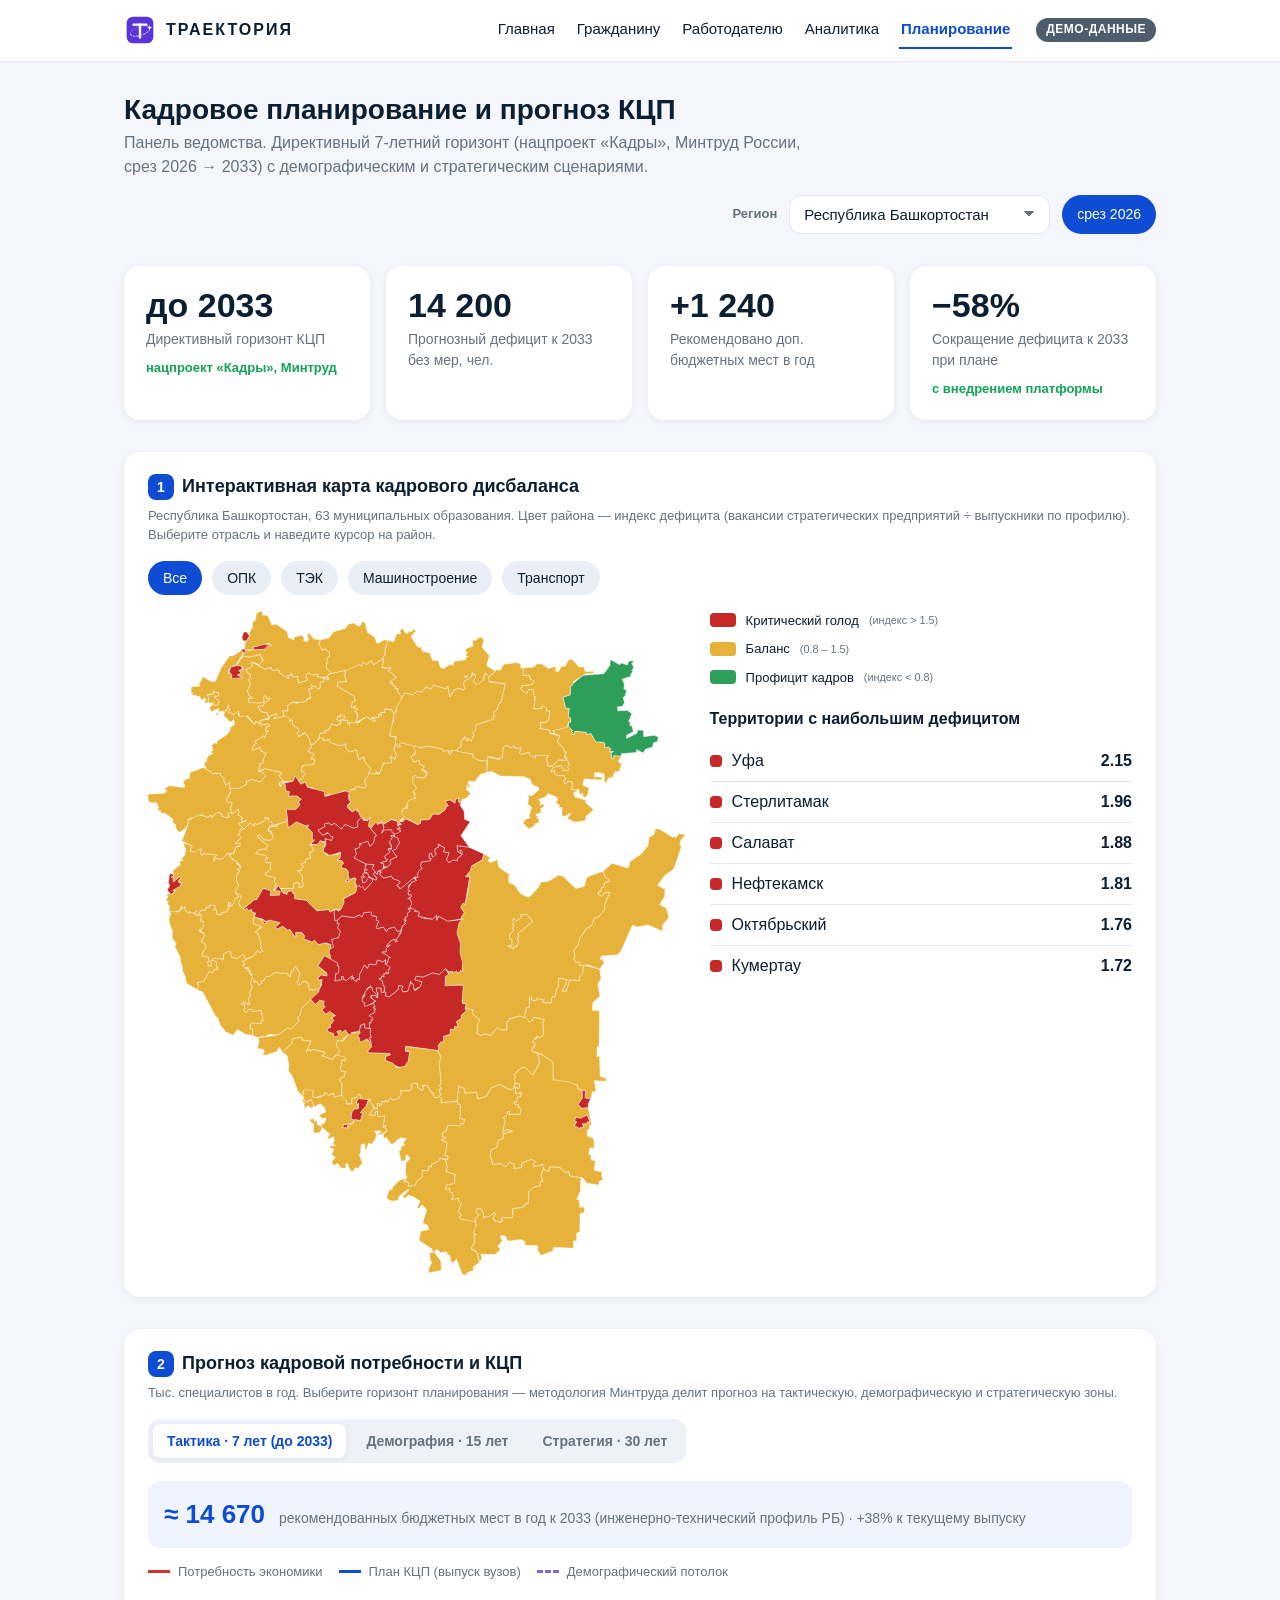
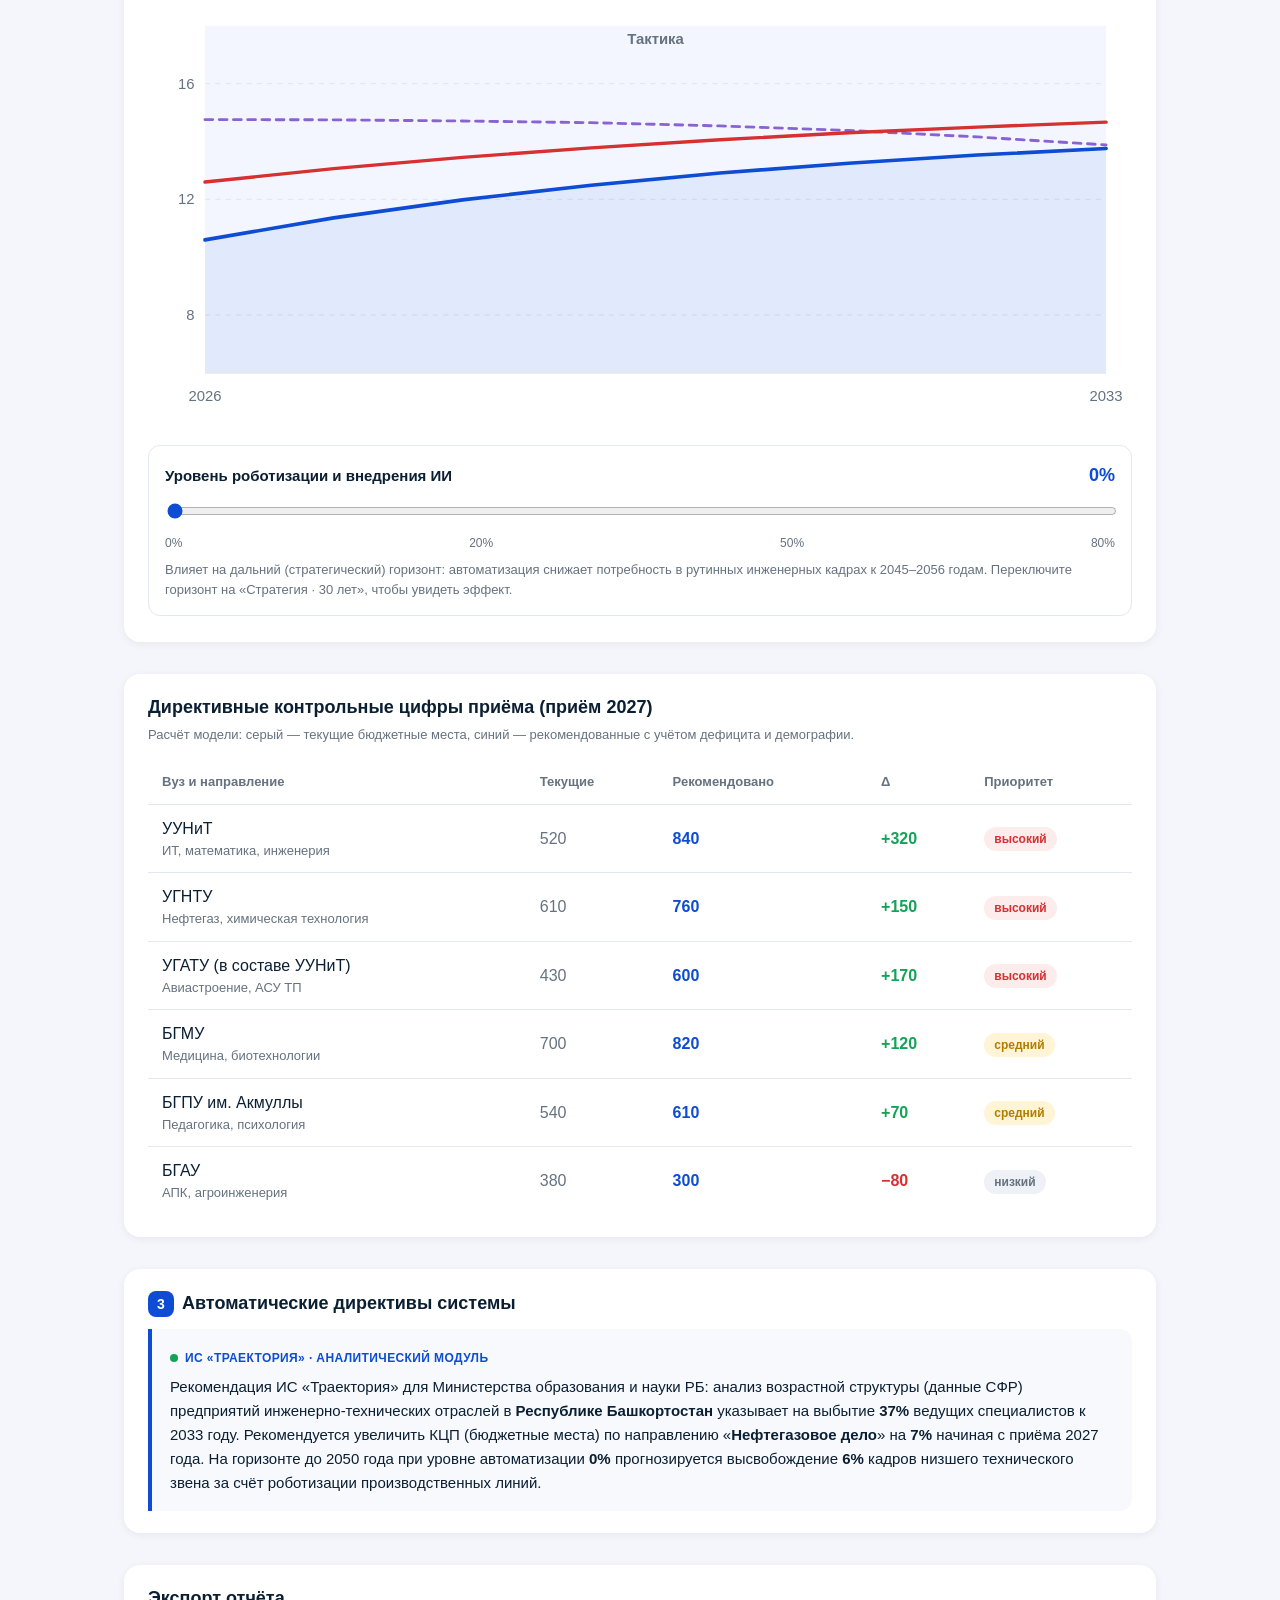
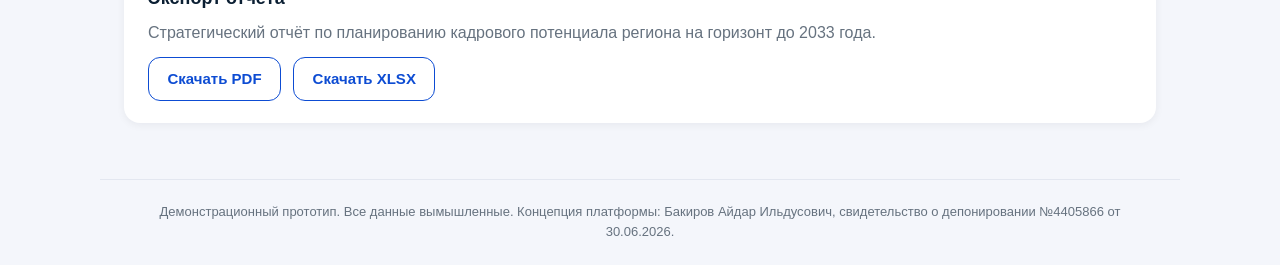
==== strategic.html @ dc85e2f4 "Раздел планирования: карта дефицита кадров и прогноз потребности" ====
<!DOCTYPE html>
<html lang="ru">
<head>
  <meta charset="UTF-8">
  <meta name="viewport" content="width=device-width, initial-scale=1">
  <title>Траектория — Кадровое планирование и прогноз КЦП</title>
  <link rel="icon" href="assets/logo.svg" type="image/svg+xml">
  <link rel="stylesheet" href="css/styles.css">
  <style>
    /* --- Локальные стили вкладки «Кадровое планирование» (только var(--токены)) --- */
    .page-head { display: flex; flex-wrap: wrap; align-items: flex-end; gap: 16px; margin: 30px 0 22px; }
    .page-head h1 { font-size: 28px; margin: 0 0 4px; }
    .page-head .page-sub { margin: 0; max-width: 680px; }
    .page-controls { display: flex; align-items: center; flex-wrap: wrap; gap: 12px; margin-left: auto; }
    .page-controls select { width: auto; min-width: 250px; padding-top: 10px; padding-bottom: 10px; font-size: 15px; }

    .card h2 { font-size: 18px; }
    .card .chart-hint { margin: -6px 0 16px; }
    .chart-svg { width: 100%; height: auto; display: block; }
    .block-num { display: inline-block; min-width: 26px; height: 26px; line-height: 26px; text-align: center; border-radius: 8px;
      background: var(--primary); color: #fff; font-size: 14px; font-weight: 700; margin-right: 8px; }

    /* Фильтр отраслей */
    .ind-filter { display: flex; flex-wrap: wrap; gap: 10px; margin: 0 0 16px; }

    /* --- Карта --- */
    .map-layout { display: grid; grid-template-columns: minmax(0, 1.12fr) minmax(0, 0.88fr); gap: 24px; align-items: start; }
    .map-wrap { position: relative; }
    #bash-map { width: 100%; height: auto; display: block; }
    #bash-map path { stroke: #FFFFFF; stroke-width: 0.8; cursor: pointer; transition: opacity .12s ease; }
    #bash-map path:hover { opacity: .82; }
    #bash-map path.sel { stroke: var(--navy); stroke-width: 2.4; }

    .map-tooltip { position: absolute; z-index: 5; pointer-events: none; background: var(--navy); color: #fff;
      padding: 9px 12px; border-radius: 10px; font-size: 12.5px; line-height: 1.45; box-shadow: 0 6px 20px rgba(16,24,40,.28);
      opacity: 0; transform: translateY(4px); transition: opacity .12s ease; max-width: 250px; }
    .map-tooltip.show { opacity: 1; transform: translateY(0); }
    .map-tooltip b { display: block; font-size: 13.5px; margin-bottom: 3px; }
    .map-tooltip ol { margin: 4px 0 0; padding-left: 18px; }
    .map-tooltip .mt-idx { display: inline-block; margin-top: 3px; padding: 1px 7px; border-radius: 999px; font-weight: 700; font-size: 11.5px; }

    .legend { display: flex; flex-direction: column; gap: 9px; margin: 0 0 20px; }
    .legend-row { display: flex; align-items: center; gap: 10px; font-size: 13px; color: var(--text); }
    .legend-sw { width: 26px; height: 14px; border-radius: 4px; flex-shrink: 0; }
    .legend-row small { color: var(--text-2); }

    .side-title { font-weight: 600; margin: 0 0 10px; }
    .top-list { list-style: none; margin: 0; padding: 0; }
    .top-list li { display: flex; align-items: center; gap: 10px; padding: 8px 0; border-bottom: 1px solid var(--border); cursor: pointer; }
    .top-list li:last-child { border-bottom: none; }
    .top-list li:hover { background: #F7F9FD; }
    .tl-dot { width: 12px; height: 12px; border-radius: 4px; flex-shrink: 0; }
    .tl-name { flex: 1; min-width: 0; font-weight: 500; }
    .tl-val { font-weight: 700; white-space: nowrap; }

    /* --- Селектор горизонта --- */
    .seg { display: inline-flex; flex-wrap: wrap; gap: 6px; background: #EEF1F7; padding: 5px; border-radius: 12px; margin: 0 0 14px; }
    .seg button { border: none; background: transparent; padding: 9px 14px; border-radius: 8px; font-family: inherit; font-size: 14px;
      font-weight: 600; color: var(--text-2); cursor: pointer; white-space: nowrap; }
    .seg button.active { background: var(--card); color: var(--primary); box-shadow: var(--shadow); }

    .kcp-readout { display: flex; flex-wrap: wrap; align-items: baseline; gap: 8px 14px; margin: 4px 0 14px;
      padding: 14px 16px; background: #EFF4FF; border-radius: 12px; }
    .kcp-readout b { font-size: 26px; font-weight: 800; color: var(--primary); }
    .kcp-readout span { color: var(--text-2); font-size: 14px; }

    /* Прогнозный график */
    .fc-legend { display: flex; flex-wrap: wrap; gap: 16px; margin: 12px 0 6px; }
    .fc-key { display: inline-flex; align-items: center; gap: 8px; font-size: 13px; color: var(--text-2); }
    .fc-line-sw { width: 22px; height: 0; border-top-width: 3px; border-top-style: solid; }
    .fc-demand { border-color: var(--danger); }
    .fc-ceil { border-color: #8A63D2; border-top-style: dashed; }
    .fc-plan { border-color: var(--primary); }
    .lc-grid { stroke: var(--border); stroke-dasharray: 4 4; }
    .lc-axis { stroke: var(--border); stroke-width: 1.5; }
    .lc-ylabel, .lc-xlabel { font-size: 11.5px; fill: var(--text-2); }
    .zone-band { opacity: .5; }
    .zone-label { font-size: 11.5px; font-weight: 600; }
    .lc-demand { fill: none; stroke: var(--danger); stroke-width: 2.6; stroke-linejoin: round; stroke-linecap: round; }
    .lc-ceil { fill: none; stroke: #8A63D2; stroke-width: 2.2; stroke-dasharray: 6 5; stroke-linejoin: round; stroke-linecap: round; }
    .lc-plan { fill: none; stroke: var(--primary); stroke-width: 2.8; stroke-linejoin: round; stroke-linecap: round; }
    .lc-planarea { fill: var(--primary); opacity: .08; }

    /* Ползунок роботизации */
    .robo { margin: 18px 0 4px; padding: 16px; border: 1px solid var(--border); border-radius: 12px; }
    .robo-head { display: flex; flex-wrap: wrap; align-items: baseline; justify-content: space-between; gap: 8px; margin-bottom: 6px; }
    .robo-head b { font-size: 15px; }
    .robo-val { font-size: 18px; font-weight: 800; color: var(--primary); }
    .robo-ticks { display: flex; justify-content: space-between; font-size: 12px; color: var(--text-2); margin-top: 2px; }
    .robo-note { margin: 8px 0 0; font-size: 13px; }

    /* Таблица КЦП */
    .kcp-dir { color: var(--text-2); font-size: 13px; }
    .kcp-delta { font-weight: 700; white-space: nowrap; }
    .kcp-delta.up { color: var(--success); }
    .kcp-delta.down { color: var(--danger); }
    .prio { display: inline-block; padding: 3px 10px; border-radius: 999px; font-size: 12px; font-weight: 600; white-space: nowrap; }
    .prio-high { background: #FDECEC; color: var(--danger); }
    .prio-mid { background: var(--warn-bg); color: var(--warn); }
    .prio-low { background: #EEF1F6; color: var(--text-2); }

    /* Директивы системы */
    .sysreco { border-left: 4px solid var(--primary); background: #F7F9FD; border-radius: 0 12px 12px 0; padding: 16px 18px; }
    .sysreco .sr-tag { display: inline-flex; align-items: center; gap: 7px; font-size: 12px; font-weight: 700; color: var(--primary);
      text-transform: uppercase; letter-spacing: .4px; margin-bottom: 8px; }
    .sysreco .sr-tag::before { content: ""; width: 8px; height: 8px; border-radius: 50%; background: var(--success); }
    #system-recommendations { margin: 0; font-size: 15px; line-height: 1.6; }
    #system-recommendations b { color: var(--navy); }

    .export-row { display: flex; flex-wrap: wrap; gap: 12px; }

    @media (max-width: 860px) {
      .map-layout { grid-template-columns: 1fr; gap: 18px; }
      .map-wrap { max-width: 460px; margin: 0 auto; width: 100%; }
    }
    @media (max-width: 768px) {
      .page-head { margin: 22px 0 16px; }
      .page-head h1 { font-size: 22px; }
      .page-controls { margin-left: 0; width: 100%; }
      .page-controls select { min-width: 0; flex: 1; }
    }
  </style>
  <script src="js/data.js" defer></script>
  <script src="js/bashmap.js" defer></script>
  <script src="js/govdata.js" defer></script>
  <script src="js/shared.js" defer></script>
  <script src="js/strategic.js" defer></script>
</head>
<body>

  <header id="app-header"></header>

  <main>
    <div class="container">

      <!-- Шапка раздела -->
      <div class="page-head">
        <div>
          <h1>Кадровое планирование и прогноз КЦП</h1>
          <p class="page-sub muted">Панель ведомства. Директивный 7-летний горизонт (нацпроект «Кадры», Минтруд России, срез 2026 → 2033) с демографическим и стратегическим сценариями.</p>
        </div>
        <div class="page-controls">
          <label class="small muted" for="region-select">Регион</label>
          <select id="region-select" aria-label="Выбор региона">
            <option selected>Республика Башкортостан</option>
            <option disabled>Республика Татарстан (демо)</option>
            <option disabled>Челябинская область (демо)</option>
          </select>
          <span class="chip active chip-static" aria-label="Срез планирования">срез 2026</span>
        </div>
      </div>

      <!-- KPI -->
      <section class="section" aria-label="Ключевые показатели">
        <div class="grid-4" id="kpi-row"></div>
      </section>

      <!-- Шаг 1. Карта кадрового дисбаланса -->
      <section class="section">
        <div class="card">
          <h2><span class="block-num">1</span>Интерактивная карта кадрового дисбаланса</h2>
          <p class="chart-hint small muted">Республика Башкортостан, 63 муниципальных образования. Цвет района — индекс дефицита (вакансии стратегических предприятий ÷ выпускники по профилю). Выберите отрасль и наведите курсор на район.</p>
          <div class="ind-filter" id="ind-filter" role="group" aria-label="Фильтр отраслей"></div>
          <div class="map-layout">
            <div class="map-wrap">
              <div id="bash-map"></div>
              <div class="map-tooltip" id="map-tooltip"></div>
            </div>
            <div>
              <div class="legend" id="map-legend"></div>
              <p class="side-title">Территории с наибольшим дефицитом</p>
              <ul class="top-list" id="top-list"></ul>
            </div>
          </div>
        </div>
      </section>

      <!-- Шаг 2. Прогноз кадровой потребности и КЦП -->
      <section class="section">
        <div class="card">
          <h2><span class="block-num">2</span>Прогноз кадровой потребности и КЦП</h2>
          <p class="chart-hint small muted">Тыс. специалистов в год. Выберите горизонт планирования — методология Минтруда делит прогноз на тактическую, демографическую и стратегическую зоны.</p>
          <div class="seg" id="horizon-seg" role="group" aria-label="Горизонт планирования"></div>
          <div class="kcp-readout" id="kcp-readout"></div>
          <div class="fc-legend">
            <span class="fc-key"><span class="fc-line-sw fc-demand"></span>Потребность экономики</span>
            <span class="fc-key"><span class="fc-line-sw fc-plan"></span>План КЦП (выпуск вузов)</span>
            <span class="fc-key"><span class="fc-line-sw fc-ceil"></span>Демографический потолок</span>
          </div>
          <div id="forecast-chart"></div>
          <div class="robo">
            <div class="robo-head">
              <b>Уровень роботизации и внедрения ИИ</b>
              <span class="robo-val" id="robo-val">0%</span>
            </div>
            <input type="range" id="robo-range" min="0" max="3" step="1" value="0" aria-label="Уровень роботизации и ИИ">
            <div class="robo-ticks"><span>0%</span><span>20%</span><span>50%</span><span>80%</span></div>
            <p class="robo-note muted">Влияет на дальний (стратегический) горизонт: автоматизация снижает потребность в рутинных инженерных кадрах к 2045–2056 годам. Переключите горизонт на «Стратегия · 30 лет», чтобы увидеть эффект.</p>
          </div>
        </div>
      </section>

      <!-- Директивные КЦП по вузам -->
      <section class="section">
        <div class="card">
          <h2>Директивные контрольные цифры приёма (приём 2027)</h2>
          <p class="chart-hint small muted">Расчёт модели: серый — текущие бюджетные места, синий — рекомендованные с учётом дефицита и демографии.</p>
          <div class="table-wrap">
            <table class="table" id="kcp-table">
              <thead>
                <tr><th>Вуз и направление</th><th>Текущие</th><th>Рекомендовано</th><th>Δ</th><th>Приоритет</th></tr>
              </thead>
              <tbody></tbody>
            </table>
          </div>
        </div>
      </section>

      <!-- Шаг 3. Директивы системы -->
      <section class="section">
        <div class="card">
          <h2><span class="block-num">3</span>Автоматические директивы системы</h2>
          <div class="sysreco">
            <span class="sr-tag">ИС «Траектория» · аналитический модуль</span>
            <p id="system-recommendations"></p>
          </div>
        </div>
      </section>

      <!-- Экспорт -->
      <section class="section">
        <div class="card">
          <h2>Экспорт отчёта</h2>
          <p class="muted">Стратегический отчёт по планированию кадрового потенциала региона на горизонт до 2033 года.</p>
          <div class="export-row">
            <button type="button" class="btn btn-secondary" id="export-pdf">Скачать PDF</button>
            <button type="button" class="btn btn-secondary" id="export-xlsx">Скачать XLSX</button>
          </div>
        </div>
      </section>

    </div>
  </main>

  <div id="app-bottomnav"></div>
  <footer id="app-footer"></footer>

</body>
</html>
---- css/styles.css ----
/* ==========================================================================
   «Траектория» — единый файл стилей (дизайн-система «под Госуслуги»)
   Используется всеми страницами: index, citizen, employer, analytics
   ========================================================================== */

/* ---------- Токены ---------- */
:root {
  --bg: #F4F6FB;
  --card: #FFFFFF;
  --primary: #0D4CD3;
  --primary-dark: #0B3EA8;
  --navy: #0B1F33;
  --hero-grad: linear-gradient(160deg, #0F2E5C 0%, #123A7B 55%, #1D5DEB 130%);
  --text: #0B1F33;
  --text-2: #66727F;
  --border: #E3E7F0;
  --success: #12A356;
  --success-bg: #E7F7EE;
  --warn: #B47D00;
  --warn-bg: #FFF4D6;
  --danger: #D63031;
  --radius: 16px;
  --radius-sm: 12px;
  --shadow: 0 2px 8px rgba(16, 24, 40, .06);
}

/* ---------- База ---------- */
* { box-sizing: border-box; }

html { -webkit-text-size-adjust: 100%; }

body {
  margin: 0;
  background: var(--bg);
  color: var(--text);
  font-family: -apple-system, BlinkMacSystemFont, "Segoe UI", Roboto, "Lato", sans-serif;
  font-size: 16px;
  line-height: 1.5;
}

h1, h2, h3, h4 { margin: 0 0 12px; line-height: 1.25; }
p { margin: 0 0 12px; }
a { color: var(--primary); }
img, svg { vertical-align: middle; }

.container {
  max-width: 1080px;
  margin: 0 auto;
  padding: 0 24px;
}

.section { margin: 32px 0; }
.section-title { font-size: 22px; font-weight: 700; margin: 40px 0 16px; }
.muted { color: var(--text-2); }
.small { font-size: 13px; }

.grid-2 { display: grid; grid-template-columns: repeat(2, 1fr); gap: 16px; }
.grid-3 { display: grid; grid-template-columns: repeat(3, 1fr); gap: 16px; }
.grid-4 { display: grid; grid-template-columns: repeat(4, 1fr); gap: 16px; }

/* ---------- Шапка (десктоп) ---------- */
#app-header {
  position: sticky;
  top: 0;
  z-index: 700;
  background: var(--card);
  border-bottom: 1px solid var(--border);
}

.header-inner {
  max-width: 1080px;
  margin: 0 auto;
  padding: 12px 24px;
  display: flex;
  align-items: center;
  gap: 24px;
}

.brand {
  display: inline-flex;
  align-items: center;
  gap: 10px;
  text-decoration: none;
  color: var(--text);
}
.brand-logo { width: 32px; height: 32px; border-radius: 8px; }
.brand-name {
  font-weight: 800;
  font-size: 16px;
  letter-spacing: 2px;
  color: var(--navy);
}

.top-nav {
  display: flex;
  align-items: center;
  gap: 18px;
  margin-left: auto;
}
.top-nav a {
  text-decoration: none;
  color: var(--text);
  font-size: 15px;
  font-weight: 500;
  padding: 6px 2px;
  border-bottom: 2px solid transparent;
  transition: color .15s ease;
  white-space: nowrap;
}
.top-nav a:hover { color: var(--primary); }
.top-nav a.active {
  color: var(--primary);
  font-weight: 600;
  border-bottom-color: var(--primary);
}

.header-badge { flex-shrink: 0; }

/* ---------- Нижний таб-бар (мобильный) ---------- */
.bottom-nav {
  display: none;
  position: fixed;
  left: 0;
  right: 0;
  bottom: 0;
  z-index: 750;
  background: var(--card);
  border-top: 1px solid var(--border);
  padding: 6px 8px calc(6px + env(safe-area-inset-bottom, 0px));
}
.bn-item {
  flex: 1;
  display: flex;
  flex-direction: column;
  align-items: center;
  justify-content: center;
  gap: 2px;
  min-height: 48px;
  padding: 4px 0;
  font-size: 11px;
  font-weight: 500;
  color: var(--text-2);
  text-decoration: none;
}
.bn-item svg { width: 24px; height: 24px; }
.bn-item.active { color: var(--primary); }

/* ---------- Карточки ---------- */
.card {
  background: var(--card);
  border-radius: var(--radius);
  box-shadow: var(--shadow);
  padding: 22px 24px;
}

/* ---------- Кнопки ---------- */
.btn {
  display: inline-flex;
  align-items: center;
  justify-content: center;
  gap: 8px;
  border: none;
  border-radius: var(--radius-sm);
  min-height: 44px;
  padding: 10px 20px;
  font-family: inherit;
  font-size: 15px;
  font-weight: 600;
  line-height: 1.2;
  cursor: pointer;
  text-decoration: none;
  transition: background .15s ease, color .15s ease, box-shadow .15s ease;
}
.btn-primary { background: var(--primary); color: #fff; }
.btn-primary:hover { background: var(--primary-dark); }
.btn-secondary {
  background: var(--card);
  color: var(--primary);
  border: 1.5px solid var(--primary);
  padding: 8.5px 18.5px;
}
.btn-secondary:hover { background: #EFF4FF; }
.btn-ghost { background: transparent; color: var(--primary); }
.btn-ghost:hover { background: rgba(13, 76, 211, .07); }
.btn:disabled { opacity: .5; cursor: not-allowed; }
.btn-block { width: 100%; }

/* ---------- Бейджи ---------- */
.badge {
  display: inline-flex;
  align-items: center;
  gap: 5px;
  padding: 4px 10px;
  border-radius: 999px;
  font-size: 12px;
  font-weight: 600;
  line-height: 1.3;
  white-space: nowrap;
}
.badge-verified { background: var(--success-bg); color: var(--success); }
.badge-pending { background: var(--warn-bg); color: var(--warn); }
.badge-demo { background: rgba(11, 31, 51, .72); color: #fff; letter-spacing: .5px; }
.badge-rks { background: #E4ECFF; color: var(--primary); }
.badge-danger { background: #FDECEC; color: var(--danger); }

/* ---------- Чипы-фильтры ---------- */
.chip {
  display: inline-flex;
  align-items: center;
  gap: 6px;
  padding: 8px 14px;
  border-radius: 999px;
  background: #EAEEF6;
  border: 1px solid transparent;
  color: var(--text);
  font-family: inherit;
  font-size: 14px;
  font-weight: 500;
  cursor: pointer;
  user-select: none;
  transition: background .15s ease, color .15s ease;
}
.chip:hover { background: #DFE5F1; }
.chip.active { background: var(--primary); color: #fff; }
.chips-row { display: flex; flex-wrap: wrap; gap: 10px; }
/* Статичный чип (не кнопка) — без интерактивности при наведении */
.chip-static { cursor: default; }
.chip-static:hover { background: #EAEEF6; }

/* ---------- Кольцо скоринга ---------- */
.score-ring {
  position: relative;
  display: inline-flex;
  align-items: center;
  justify-content: center;
  flex-shrink: 0;
}
.score-ring svg { transform: rotate(-90deg); display: block; }
.score-ring .ring-bg { fill: none; stroke: var(--border); }
.score-ring .ring-val {
  fill: none;
  stroke: var(--primary);            /* 60–79 — синее */
  stroke-linecap: round;
  transition: stroke-dashoffset .6s ease;
}
.score-ring--high .ring-val { stroke: var(--success); } /* 80+ — зелёное */
.score-ring--low .ring-val { stroke: #9AA4B2; }         /* <60 — серое */
.score-ring__num {
  position: absolute;
  font-weight: 800;
  font-size: 20px;
  color: var(--text);
}

/* ---------- Таймлайн ---------- */
.timeline { position: relative; padding-left: 30px; margin: 0; list-style: none; }
.timeline::before {
  content: "";
  position: absolute;
  left: 9px;
  top: 8px;
  bottom: 8px;
  width: 2px;
  background: var(--border);
}
.timeline-item { position: relative; padding-bottom: 22px; }
.timeline-item:last-child { padding-bottom: 0; }
.timeline-item::before {
  content: "";
  position: absolute;
  left: -26px;
  top: 5px;
  width: 10px;
  height: 10px;
  border-radius: 50%;
  background: var(--primary);
  border: 2px solid var(--card);
  box-shadow: 0 0 0 2px var(--primary);
}
.timeline-item.done::before { background: var(--success); box-shadow: 0 0 0 2px var(--success); }
.timeline-item .tl-title { font-weight: 600; }
.timeline-item .tl-meta { color: var(--text-2); font-size: 14px; }

/* ---------- Модалка ---------- */
.modal-overlay {
  position: fixed;
  inset: 0;
  z-index: 900;
  background: rgba(11, 31, 51, .5);
  display: flex;
  align-items: center;
  justify-content: center;
  padding: 16px;
}
.modal {
  position: relative;
  background: var(--card);
  border-radius: var(--radius);
  box-shadow: 0 12px 40px rgba(16, 24, 40, .22);
  padding: 24px;
  width: 100%;
  max-width: 560px;
  max-height: 85vh;
  overflow: auto;
}
.modal-close {
  position: absolute;
  top: 10px;
  right: 10px;
  width: 44px;
  height: 44px;
  border: none;
  border-radius: 50%;
  background: #EAEEF6;
  color: var(--text-2);
  font-size: 20px;
  line-height: 1;
  cursor: pointer;
}
.modal-close:hover { background: #DFE5F1; color: var(--text); }
.modal h3 { padding-right: 44px; }

/* ---------- Таблица ---------- */
.table-wrap { overflow-x: auto; -webkit-overflow-scrolling: touch; }
.table { width: 100%; border-collapse: collapse; min-width: 560px; }
.table th {
  text-align: left;
  font-size: 13px;
  font-weight: 600;
  color: var(--text-2);
  text-transform: none;
}
.table th, .table td {
  padding: 12px 14px;
  border-bottom: 1px solid var(--border);
  vertical-align: middle;
}
.table tr:last-child td { border-bottom: none; }
.table tbody tr:hover { background: #F7F9FD; }

/* ---------- KPI-карточка ---------- */
.kpi-card {
  background: var(--card);
  border-radius: var(--radius);
  box-shadow: var(--shadow);
  padding: 20px 22px;
}
.kpi-value { display: block; font-size: 34px; font-weight: 800; line-height: 1.15; color: var(--navy); }
.kpi-label { display: block; color: var(--text-2); font-size: 14px; margin-top: 4px; }
.kpi-trend { display: inline-block; margin-top: 8px; font-size: 13px; font-weight: 600; color: var(--success); }
.kpi-trend.down { color: var(--danger); }

/* ---------- Тост ---------- */
.toast {
  position: fixed;
  left: 50%;
  bottom: 96px;
  transform: translate(-50%, 16px);
  z-index: 1000;
  background: var(--navy);
  color: #fff;
  padding: 12px 20px;
  border-radius: var(--radius-sm);
  font-size: 14px;
  max-width: min(90vw, 480px);
  box-shadow: 0 8px 24px rgba(16, 24, 40, .25);
  opacity: 0;
  transition: opacity .25s ease, transform .25s ease;
  pointer-events: none;
}
.toast.show { opacity: 1; transform: translate(-50%, 0); }

/* ---------- Прогресс-бар ---------- */
.progress-bar {
  height: 8px;
  border-radius: 999px;
  background: var(--border);
  overflow: hidden;
}
.progress-bar > span {
  display: block;
  height: 100%;
  border-radius: 999px;
  background: var(--primary);
  transition: width .4s ease;
}
.progress-bar.success > span { background: var(--success); }

/* ---------- Формы ---------- */
label { font-size: 14px; font-weight: 600; color: var(--text); }
.field { display: flex; flex-direction: column; gap: 6px; margin-bottom: 14px; }
.field-hint { font-size: 13px; color: var(--text-2); font-weight: 400; }

input[type="text"],
input[type="search"],
input[type="number"],
input[type="email"],
input[type="date"],
select,
textarea {
  width: 100%;
  padding: 12px 14px;
  border: 1.5px solid var(--border);
  border-radius: var(--radius-sm);
  background: var(--card);
  color: var(--text);
  font-family: inherit;
  font-size: 16px;
  transition: border-color .15s ease, box-shadow .15s ease;
}
input:focus, select:focus, textarea:focus {
  outline: none;
  border-color: var(--primary);
  box-shadow: 0 0 0 3px rgba(13, 76, 211, .15);
}
select { appearance: none; -webkit-appearance: none; background-image: linear-gradient(45deg, transparent 50%, var(--text-2) 50%), linear-gradient(135deg, var(--text-2) 50%, transparent 50%); background-position: calc(100% - 20px) 50%, calc(100% - 14px) 50%; background-size: 6px 6px; background-repeat: no-repeat; padding-right: 38px; }

input[type="checkbox"] {
  width: 20px;
  height: 20px;
  accent-color: var(--primary);
  cursor: pointer;
  flex-shrink: 0;
}
.checkbox-row { display: flex; align-items: center; gap: 10px; font-weight: 500; cursor: pointer; }

input[type="range"] {
  width: 100%;
  accent-color: var(--primary);
  cursor: pointer;
  height: 28px;
}

/* ---------- Аватар ---------- */
.avatar {
  display: inline-flex;
  align-items: center;
  justify-content: center;
  width: 48px;
  height: 48px;
  border-radius: 50%;
  background: #E4ECFF;
  color: var(--primary);
  font-weight: 700;
  font-size: 17px;
  flex-shrink: 0;
}
.avatar-lg { width: 64px; height: 64px; font-size: 22px; }

/* ---------- Hero (главный экран) ---------- */
.hero {
  background: var(--hero-grad);
  color: #fff;
  padding: 48px 24px 72px;
}
.hero-inner { max-width: 1080px; margin: 0 auto; }
.hero-logo {
  width: 56px;
  height: 56px;
  border-radius: 14px;
  box-shadow: 0 6px 18px rgba(0, 0, 0, .25);
  margin-bottom: 18px;
  display: block;
}
.hero h1 {
  font-size: 44px;
  font-weight: 800;
  letter-spacing: .5px;
  margin: 14px 0 10px;
  color: #fff;
}
.hero-sub {
  font-size: 18px;
  line-height: 1.5;
  color: rgba(255, 255, 255, .88);
  max-width: 620px;
  margin: 0;
}

/* ---------- Карточки-входы (лендинг) ---------- */
.entry-grid {
  display: grid;
  grid-template-columns: repeat(3, 1fr);
  gap: 16px;
  margin-top: -40px; /* карточки «наезжают» на hero, как на Госуслугах */
  position: relative;
  z-index: 1;
}
.entry-card {
  display: block;
  text-decoration: none;
  color: var(--text);
  position: relative;
  padding-right: 48px;
  transition: box-shadow .15s ease, transform .15s ease;
}
.entry-card:hover {
  box-shadow: 0 8px 24px rgba(16, 24, 40, .12);
  transform: translateY(-2px);
}
.entry-icon {
  width: 44px;
  height: 44px;
  border-radius: 12px;
  background: #E4ECFF;
  color: var(--primary);
  display: inline-flex;
  align-items: center;
  justify-content: center;
  margin-bottom: 14px;
}
.entry-icon svg { width: 24px; height: 24px; }
.entry-card h2 { font-size: 18px; margin: 0 0 6px; }
.entry-card p { margin: 0; color: var(--text-2); font-size: 14px; }
.entry-arrow {
  position: absolute;
  top: 22px;
  right: 20px;
  color: var(--primary);
  font-size: 22px;
  font-weight: 600;
}

/* ---------- Шаги «Как это работает» ---------- */
.steps { display: grid; grid-template-columns: repeat(3, 1fr); gap: 16px; }
.step-num {
  display: inline-flex;
  align-items: center;
  justify-content: center;
  width: 36px;
  height: 36px;
  border-radius: 50%;
  background: var(--primary);
  color: #fff;
  font-weight: 700;
  font-size: 16px;
  margin-bottom: 12px;
}
.step p { margin: 0; font-size: 15px; }

/* ---------- Полоса цифр ---------- */
.stats-strip {
  display: flex;
  flex-wrap: wrap;
  justify-content: space-around;
  gap: 20px;
  text-align: center;
  padding: 26px 24px;
}
.stat { min-width: 180px; }
.stat-value { display: block; font-size: 34px; font-weight: 800; color: var(--primary); line-height: 1.15; }
.stat-label { display: block; color: var(--text-2); font-size: 14px; margin-top: 4px; }

/* ---------- Футер ---------- */
#app-footer { margin-top: 56px; }
.footer-inner {
  max-width: 1080px;
  margin: 0 auto;
  padding: 22px 24px;
  border-top: 1px solid var(--border);
  color: var(--text-2);
  font-size: 13px;
  text-align: center;
  line-height: 1.55;
}

/* ---------- Адаптив ---------- */
@media (max-width: 768px) {
  body { padding-bottom: calc(76px + env(safe-area-inset-bottom, 0px)); } /* высота таб-бара + safe-area, чтобы он не перекрывал контент */

  .top-nav { display: none; }
  .brand-name { font-size: 14px; letter-spacing: 1.5px; }
  .header-inner { padding: 10px 16px; gap: 12px; }
  .header-badge { margin-left: auto; }

  .bottom-nav { display: flex; }

  .container { padding: 0 16px; }
  .card { padding: 18px 16px; }

  .grid-2, .grid-3, .grid-4, .entry-grid, .steps { grid-template-columns: 1fr; }

  .hero { padding: 36px 16px 60px; }
  .hero h1 { font-size: 32px; }
  .hero-sub { font-size: 16px; }
  .hero-logo { width: 48px; height: 48px; }

  .section-title { font-size: 19px; margin: 28px 0 14px; }
  .kpi-value, .stat-value { font-size: 28px; }
  .toast { bottom: 100px; }
}

/* Планшетный диапазон: контент остаётся сеточным, но навигация уходит в нижний
   таб-бар, чтобы 5 пунктов не переполняли шапку на узких экранах. */
@media (min-width: 769px) and (max-width: 1023px) {
  body { padding-bottom: calc(76px + env(safe-area-inset-bottom, 0px)); }
  .top-nav { display: none; }
  .bottom-nav { display: flex; }
  .header-badge { margin-left: auto; }
}
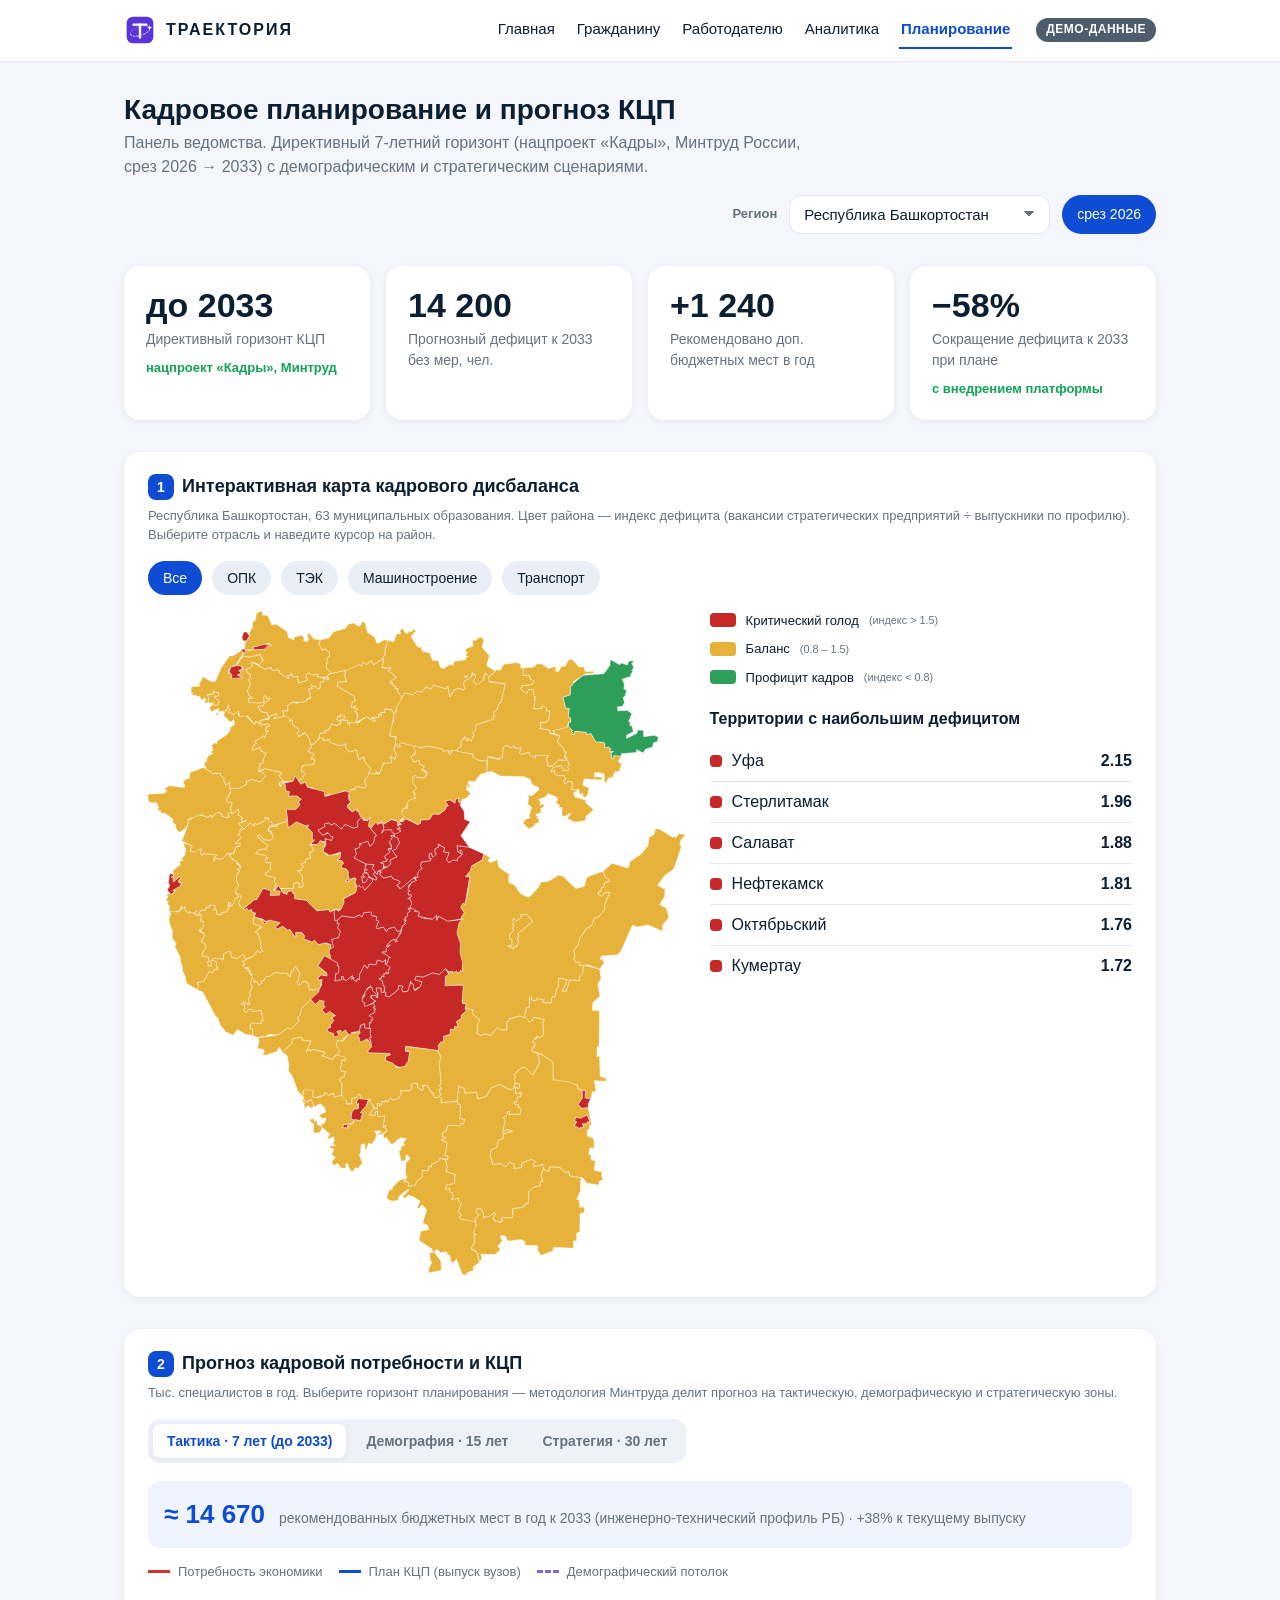
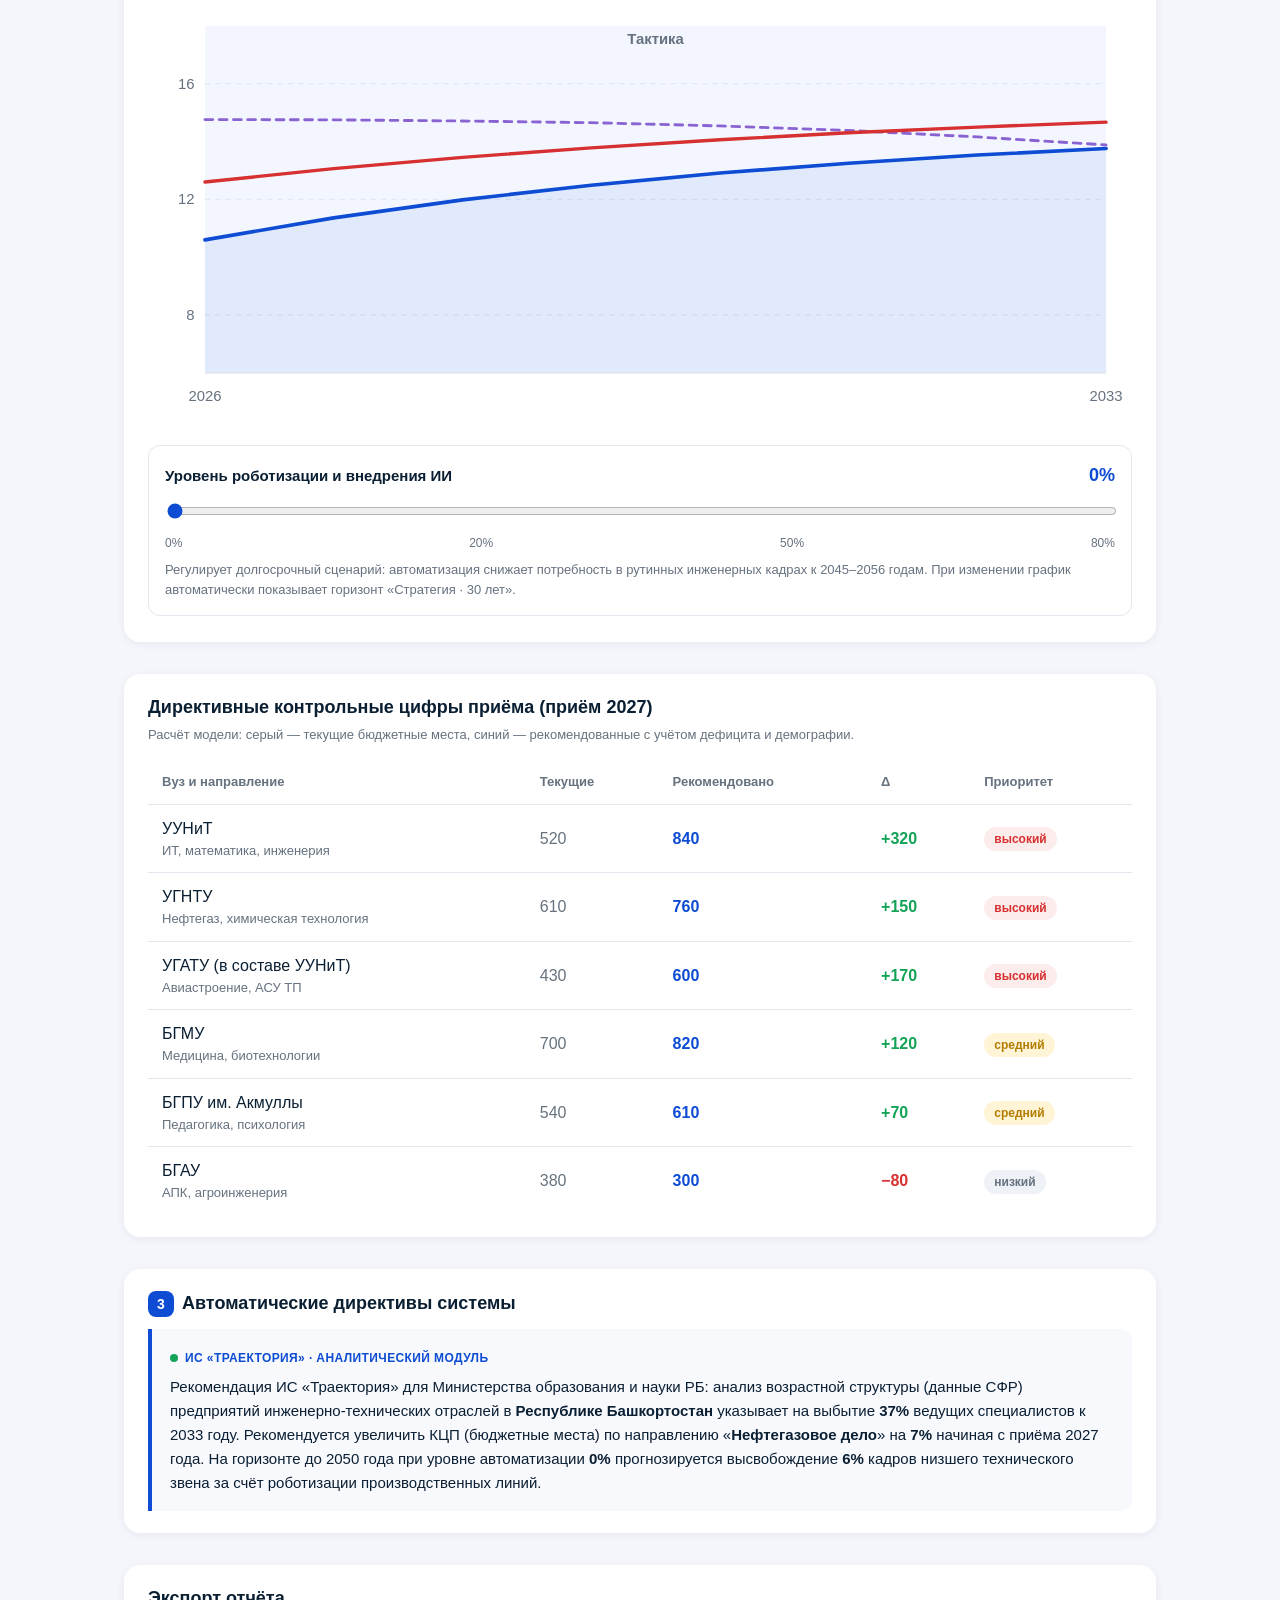
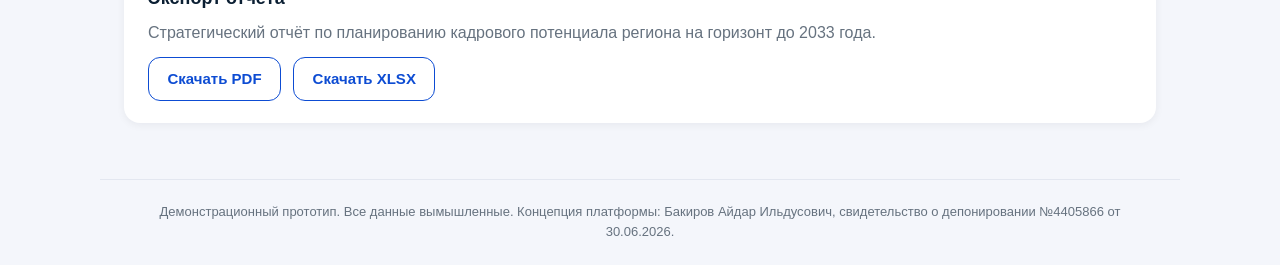
==== commit b3198f1f: "Планирование: ползунок роботизации сразу переключает график на дальний горизонт" ====
--- a/strategic.html
+++ b/strategic.html
@@ -195,7 +195,7 @@
             </div>
             <input type="range" id="robo-range" min="0" max="3" step="1" value="0" aria-label="Уровень роботизации и ИИ">
             <div class="robo-ticks"><span>0%</span><span>20%</span><span>50%</span><span>80%</span></div>
-            <p class="robo-note muted">Влияет на дальний (стратегический) горизонт: автоматизация снижает потребность в рутинных инженерных кадрах к 2045–2056 годам. Переключите горизонт на «Стратегия · 30 лет», чтобы увидеть эффект.</p>
+            <p class="robo-note muted">Регулирует долгосрочный сценарий: автоматизация снижает потребность в рутинных инженерных кадрах к 2045–2056 годам. При изменении график автоматически показывает горизонт «Стратегия · 30 лет».</p>
           </div>
         </div>
       </section>
